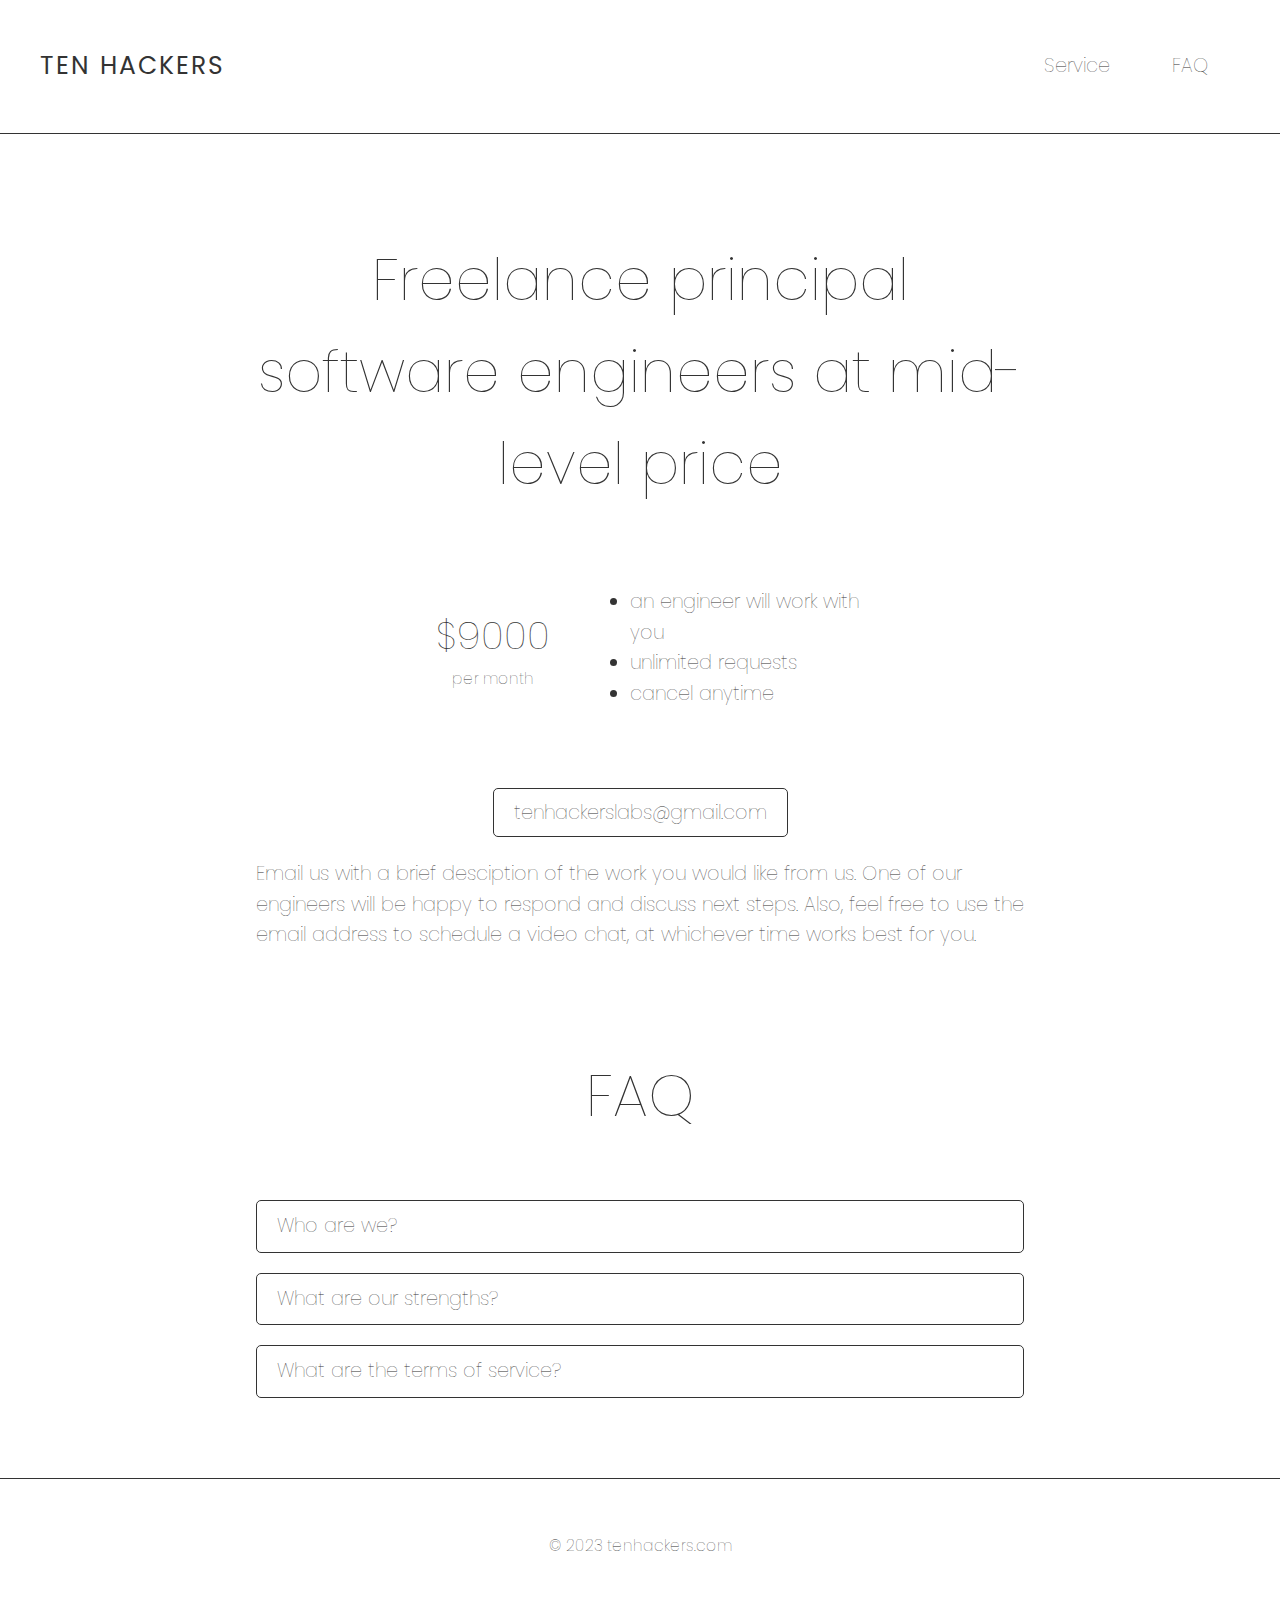
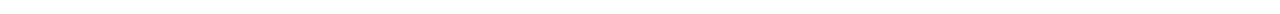
==== index.html @ c17adc45 "Update index.html" ====
<!DOCTYPE html>
<html lang="en">

  <head>
    <meta charset="UTF-8">
    <title>Ten Hackers</title>
    <link rel="icon" href="favicon.ico" type="image/x-icon">
    <link rel="shortcut icon" href="favicon.ico" type="image/x-icon">
    <link rel="stylesheet" href="https://fonts.googleapis.com/css2?family=Poppins:wght@300;400;500;700&display=swap">
    <meta name="viewport" content="width=device-width, initial-scale=1.0">

    <meta name="description" content="Ten Hackers: Hire freelance principal software engineers at mid-level price.">
    <meta name="keywords" content="principal software engineer, software engineer consultant, software engineer contractor, software engineer freelance, software development, code review, software consultation">
    <meta name="author" content="Ten Hackers">

    <meta property="og:type" content="website">
    <meta property="og:url" content="https://tenhackers.com">
    <meta property="og:title" content="Ten Hackers">
    <meta property="og:description" content="Ten Hackers: Freelance principal software engineers at mid-level price.">
    <meta property="og:image" content="https://tenhackers.com/logo.png">

    <style>
      body {
          font-family: 'Poppins', sans-serif;
          font-weight: 100;
          font-size: 1em;
          width: 100%;
          margin: 0;
          padding: 0;
          line-height: 1.6;
          background-color: #fff;
          color: #333;
      }

      @media only screen and (min-width: 768px) {
          body {
              font-size: 1.2em;
          }
      }

      header {
          padding: 40px;
          text-align: center;
          border-bottom: 0.5px solid #333;
      }

      header h1 {
          margin: 0;
          font-size: 1.3em;
          font-weight: 400;
          letter-spacing: 2px;
          text-transform: uppercase;

          a {
              text-decoration: none;
              color: #333;
          }
      }

      nav {
          margin-top: 20px;
          text-align: center;
      }

      nav a {
          text-decoration: none;
          color: #333;
          padding: 10px 20px;
          margin: 0 10px;
          border-radius: 5px;
          border: 1px solid #fff;
          transition: all 0.3s ease;
      }

      nav a:hover {
          border: 1px solid #333;
          background-color: #d5eeff;
      }


      @media only screen and (min-width: 768px) {
          header {
              text-align: left;
              display: flex;
              align-items: center;
              justify-content: space-between;
          }
          nav {
              margin-top: 0;
              display: flex;
          }
      }


      div#sections {
      }

      section {
          padding: 60px 0 0 0;
          width: 90%;
          margin-left: auto;
          margin-right: auto;
      }

      @media only screen and (min-width: 768px) {
          section {
              width: 60%;
          }
      }

      section#service {
          p#tagline {
              margin-top: 40px;
              text-align: center;
              font-size: 1.5em;
          }
          @media only screen and (min-width: 768px) {
              p#tagline {
                  font-size: 3em;
              }
          }

          div#plan {
              padding: 0 50px 50px 50px;

              #price {
                  font-size: 1.5em;
                  margin: 0;
                  padding: 0 40px;
                  text-align: center;
              }
              @media only screen and (min-width: 768px) {
                  #price {
                      font-size: 2em;
                  }
              }

              #recurrence {
                  margin: 0;
                  padding: 0;
                  font-size: 0.8em;
                  padding: 0 40px;
                  text-align: center;
              }
          }

          @media only screen and (min-width: 768px) {
              div#plan {
                  padding: 0 140px 50px 140px;
                  display: flex;
                  align-items: center;
                  justify-content: space-evenly;
              }
          }


          @media only screen and (min-width: 768px) {
              div#plan {
                  display: flex;
                  align-items: center;
              }
          }

          p#contact {
              text-align: center;
              margin-bottom: 30px;

              a {
                  text-decoration: none;
                  color: #333;
                  padding: 10px 20px;
                  margin: 0 10px;
                  border-radius: 5px;
                  border: 1px solid #333;
                  transition: all 0.3s ease;
              }

              a:hover {
                  background-color: #d5eeff;
              }
          }
      }

      section#faq {
          p#faq-title {
              margin-top: 20px;
              text-align: center;
              font-size: 1.5em;
          }
          @media only screen and (min-width: 768px) {
              p#faq-title {
                  font-size: 3em;
              }
          }

          summary {
              padding: 10px 20px;
              border-radius: 5px;
              border: 1px solid #333;
              list-type: none;
              display: flex;
              transition: all 0.3s ease;
          }
          summary:hover {
              background-color: #d5eeff;
              cursor: pointer;
          }

          details {
              margin-bottom: 20px;

              div {
                  margin: 20px;
              }
              @media only screen and (min-width: 768px) {
                  div {
                      font-size: 0.8em;
                  }
              }
          }
      }

      footer {
          padding: 40px;
          margin-top: 80px;
          border-top: 0.5px solid #333;
          font-size: 0.8em;
          text-align: center;
      }
    </style>
  </head>

  <body>
    <header>
      <h1><a href="#">Ten Hackers</a></h1>
      <nav>
        <a href="#service">Service</a>
        <a href="#faq">FAQ</a>
      </nav>
    </header>

    <div id="sections">

      <section id="service">
        <p id="tagline">Freelance principal software engineers at mid-level price</p>
        <div id="plan">
          <div>
            <p id="price">$9000</p>
            <p id="recurrence">per month</p>
          </div>
          <ul>
            <li>an engineer will work with you</li>
            <li>unlimited requests</li>
            <li>cancel anytime</li>
          </ul>
        </div>
        <p id="contact">
          <a href="mailto:tenhackerslabs@gmail.com">tenhackerslabs@gmail.com</a>
        </p>
        <p id="contact-info">
          Email us with a brief desciption of the work you would like from us. One of our engineers will be happy to respond and discuss next steps. Also, feel free to use the email address to schedule a video chat, at whichever time works best for you.
        </p>
      </section>

      <section id="faq">
        <p id="faq-title">FAQ</p>

        <details>
          <summary>Who are we?</summary>
          <div>We are a small group of self-employed software engineers based in the US, each with 15+ years of professional experience in enterprise software for various companies. We taught ourselves how to code as kids, and we love to solve problems, build & fix things, and just knock out code. We don't love sitting in meetings all day.</div>
        </details>

        <details>
          <summary>What are our strengths?</summary>
          <div>Most of our technical experience revolves around server-side and data architecture & engineering. Even though we don't have much experience in embedded systems, mobile development, and game development, we would invite the opportunity to work in those areas.</div>
        </details>

        <details>
          <summary>What are the terms of service?</summary>
          <div>The terms of service will be discussed on a case-by-case basis. Each team or project has different requirements.</div>
        </details>
      </section>

    </div>

    <footer>
      <p>&copy; 2023 tenhackers.com</p>
    </footer>
  </body>

</html>
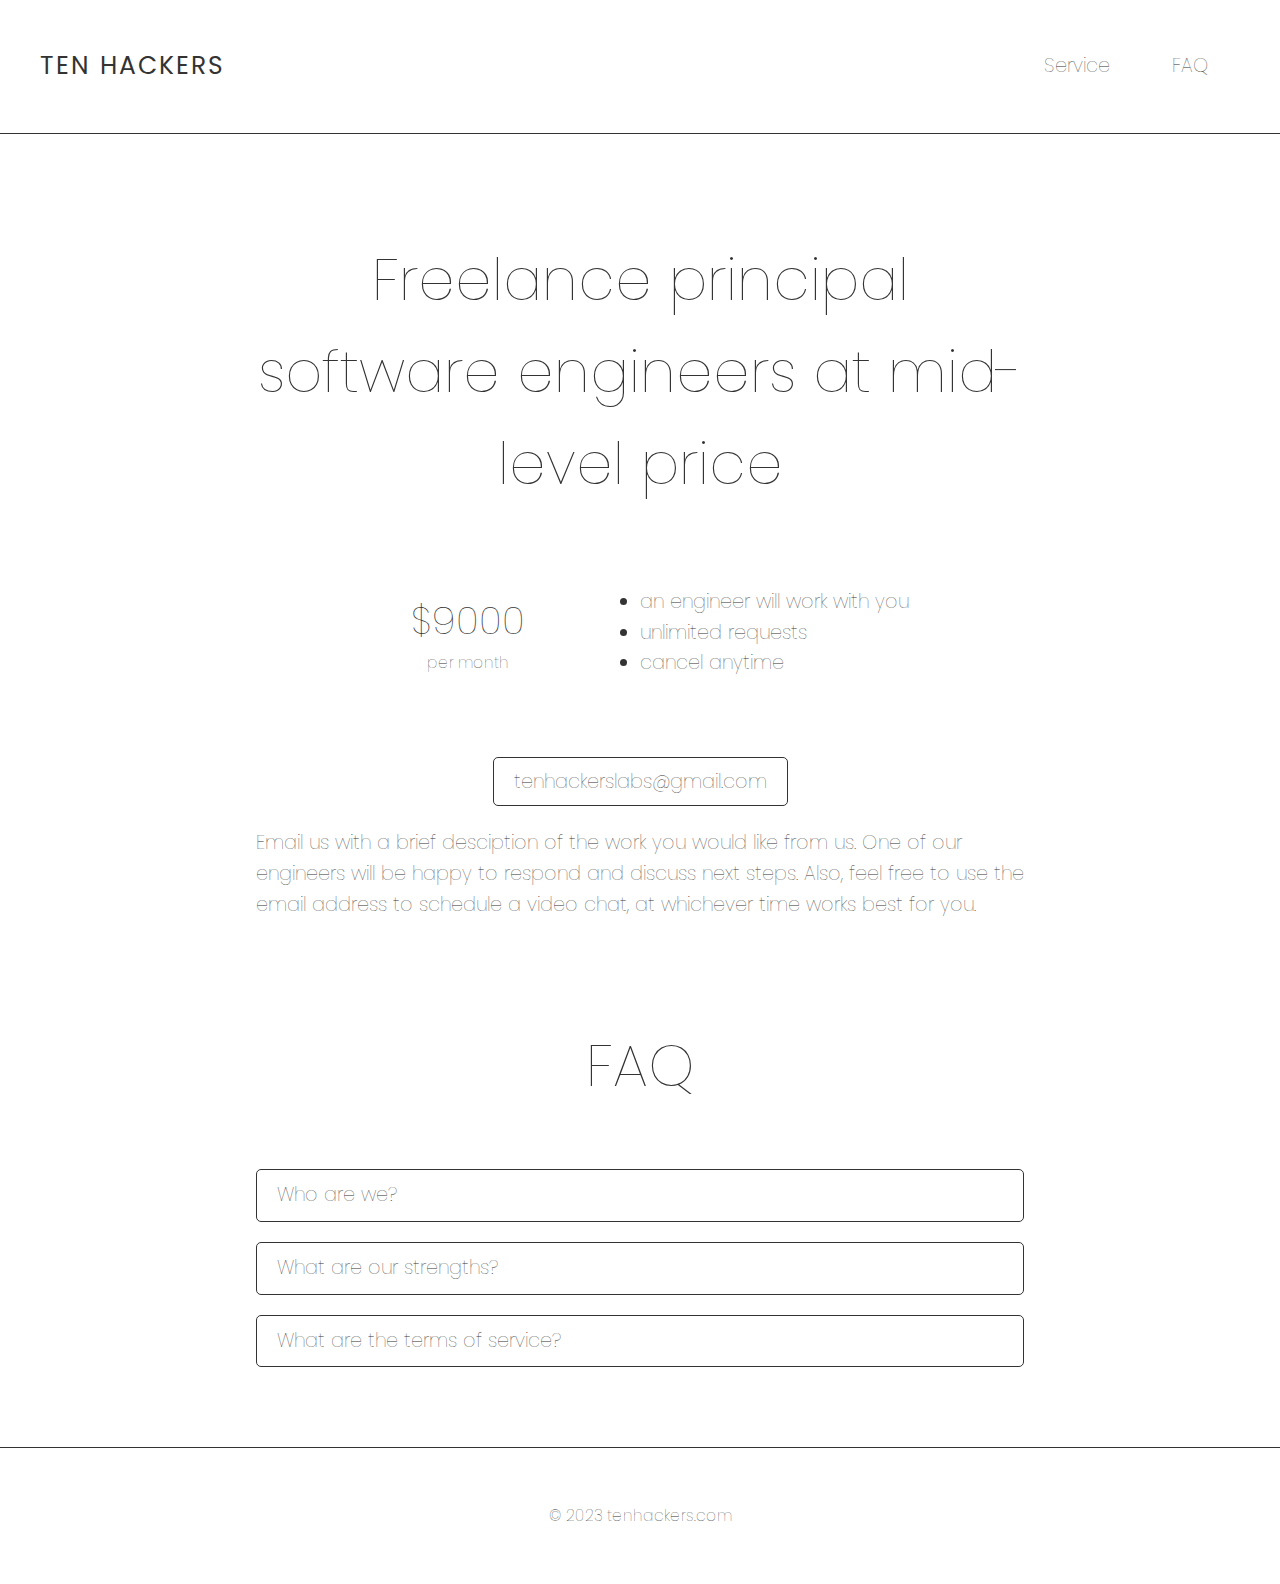
==== commit aac81bf5: "Update css" ====
--- a/index.html
+++ b/index.html
@@ -7,6 +7,8 @@
     <link rel="icon" href="favicon.ico" type="image/x-icon">
     <link rel="shortcut icon" href="favicon.ico" type="image/x-icon">
     <link rel="stylesheet" href="https://fonts.googleapis.com/css2?family=Poppins:wght@300;400;500;700&display=swap">
+    <link rel="stylesheet" href="style.css">
+    <link rel="stylesheet" href="style-wide.css">
     <meta name="viewport" content="width=device-width, initial-scale=1.0">
 
     <meta name="description" content="Ten Hackers: Hire freelance principal software engineers at mid-level price.">
@@ -18,216 +20,6 @@
     <meta property="og:title" content="Ten Hackers">
     <meta property="og:description" content="Ten Hackers: Freelance principal software engineers at mid-level price.">
     <meta property="og:image" content="https://tenhackers.com/logo.png">
-
-    <style>
-      body {
-          font-family: 'Poppins', sans-serif;
-          font-weight: 100;
-          font-size: 1em;
-          width: 100%;
-          margin: 0;
-          padding: 0;
-          line-height: 1.6;
-          background-color: #fff;
-          color: #333;
-      }
-
-      @media only screen and (min-width: 768px) {
-          body {
-              font-size: 1.2em;
-          }
-      }
-
-      header {
-          padding: 40px;
-          text-align: center;
-          border-bottom: 0.5px solid #333;
-      }
-
-      header h1 {
-          margin: 0;
-          font-size: 1.3em;
-          font-weight: 400;
-          letter-spacing: 2px;
-          text-transform: uppercase;
-
-          a {
-              text-decoration: none;
-              color: #333;
-          }
-      }
-
-      nav {
-          margin-top: 20px;
-          text-align: center;
-      }
-
-      nav a {
-          text-decoration: none;
-          color: #333;
-          padding: 10px 20px;
-          margin: 0 10px;
-          border-radius: 5px;
-          border: 1px solid #fff;
-          transition: all 0.3s ease;
-      }
-
-      nav a:hover {
-          border: 1px solid #333;
-          background-color: #d5eeff;
-      }
-
-
-      @media only screen and (min-width: 768px) {
-          header {
-              text-align: left;
-              display: flex;
-              align-items: center;
-              justify-content: space-between;
-          }
-          nav {
-              margin-top: 0;
-              display: flex;
-          }
-      }
-
-
-      div#sections {
-      }
-
-      section {
-          padding: 60px 0 0 0;
-          width: 90%;
-          margin-left: auto;
-          margin-right: auto;
-      }
-
-      @media only screen and (min-width: 768px) {
-          section {
-              width: 60%;
-          }
-      }
-
-      section#service {
-          p#tagline {
-              margin-top: 40px;
-              text-align: center;
-              font-size: 1.5em;
-          }
-          @media only screen and (min-width: 768px) {
-              p#tagline {
-                  font-size: 3em;
-              }
-          }
-
-          div#plan {
-              padding: 0 50px 50px 50px;
-
-              #price {
-                  font-size: 1.5em;
-                  margin: 0;
-                  padding: 0 40px;
-                  text-align: center;
-              }
-              @media only screen and (min-width: 768px) {
-                  #price {
-                      font-size: 2em;
-                  }
-              }
-
-              #recurrence {
-                  margin: 0;
-                  padding: 0;
-                  font-size: 0.8em;
-                  padding: 0 40px;
-                  text-align: center;
-              }
-          }
-
-          @media only screen and (min-width: 768px) {
-              div#plan {
-                  padding: 0 140px 50px 140px;
-                  display: flex;
-                  align-items: center;
-                  justify-content: space-evenly;
-              }
-          }
-
-
-          @media only screen and (min-width: 768px) {
-              div#plan {
-                  display: flex;
-                  align-items: center;
-              }
-          }
-
-          p#contact {
-              text-align: center;
-              margin-bottom: 30px;
-
-              a {
-                  text-decoration: none;
-                  color: #333;
-                  padding: 10px 20px;
-                  margin: 0 10px;
-                  border-radius: 5px;
-                  border: 1px solid #333;
-                  transition: all 0.3s ease;
-              }
-
-              a:hover {
-                  background-color: #d5eeff;
-              }
-          }
-      }
-
-      section#faq {
-          p#faq-title {
-              margin-top: 20px;
-              text-align: center;
-              font-size: 1.5em;
-          }
-          @media only screen and (min-width: 768px) {
-              p#faq-title {
-                  font-size: 3em;
-              }
-          }
-
-          summary {
-              padding: 10px 20px;
-              border-radius: 5px;
-              border: 1px solid #333;
-              list-type: none;
-              display: flex;
-              transition: all 0.3s ease;
-          }
-          summary:hover {
-              background-color: #d5eeff;
-              cursor: pointer;
-          }
-
-          details {
-              margin-bottom: 20px;
-
-              div {
-                  margin: 20px;
-              }
-              @media only screen and (min-width: 768px) {
-                  div {
-                      font-size: 0.8em;
-                  }
-              }
-          }
-      }
-
-      footer {
-          padding: 40px;
-          margin-top: 80px;
-          border-top: 0.5px solid #333;
-          font-size: 0.8em;
-          text-align: center;
-      }
-    </style>
   </head>
 
   <body>
--- a/style.css
+++ b/style.css
@@ -0,0 +1,143 @@
+body {
+    font-family: 'Poppins', sans-serif;
+    font-weight: 100;
+    font-size: 1em;
+    width: 100%;
+    margin: 0;
+    padding: 0;
+    line-height: 1.6;
+    background-color: #fff;
+    color: #333;
+}
+
+header {
+    padding: 40px;
+    text-align: center;
+    border-bottom: 0.5px solid #333;
+}
+
+header h1 {
+    margin: 0;
+    font-size: 1.3em;
+    font-weight: 400;
+    letter-spacing: 2px;
+    text-transform: uppercase;
+
+    a {
+        text-decoration: none;
+        color: #333;
+    }
+}
+
+nav {
+    margin-top: 20px;
+    text-align: center;
+}
+
+nav a {
+    text-decoration: none;
+    color: #333;
+    padding: 10px 20px;
+    margin: 0 10px;
+    border-radius: 5px;
+    border: 1px solid #fff;
+    transition: all 0.3s ease;
+}
+
+nav a:hover {
+    border: 1px solid #333;
+    background-color: #d5eeff;
+}
+
+div#sections {
+}
+
+section {
+    padding: 60px 0 0 0;
+    width: 90%;
+    margin-left: auto;
+    margin-right: auto;
+}
+
+section#service {
+    p#tagline {
+        margin-top: 40px;
+        text-align: center;
+        font-size: 1.5em;
+    }
+
+    div#plan {
+        padding: 0 50px 50px 50px;
+
+        #price {
+            font-size: 1.5em;
+            margin: 0;
+            padding: 0 40px;
+            text-align: center;
+        }
+
+        #recurrence {
+            margin: 0;
+            padding: 0;
+            font-size: 0.8em;
+            padding: 0 40px;
+            text-align: center;
+        }
+    }
+
+    p#contact {
+        text-align: center;
+        margin-bottom: 30px;
+
+        a {
+            text-decoration: none;
+            color: #333;
+            padding: 10px 20px;
+            margin: 0 10px;
+            border-radius: 5px;
+            border: 1px solid #333;
+            transition: all 0.3s ease;
+        }
+
+        a:hover {
+            background-color: #d5eeff;
+        }
+    }
+}
+
+section#faq {
+    p#faq-title {
+        margin-top: 20px;
+        text-align: center;
+        font-size: 1.5em;
+    }
+
+    summary {
+        padding: 10px 20px;
+        border-radius: 5px;
+        border: 1px solid #333;
+        list-type: none;
+        display: flex;
+        transition: all 0.3s ease;
+    }
+    summary:hover {
+        background-color: #d5eeff;
+        cursor: pointer;
+    }
+
+    details {
+        margin-bottom: 20px;
+
+        div {
+            margin: 20px;
+        }
+    }
+}
+
+footer {
+    padding: 40px;
+    margin-top: 80px;
+    border-top: 0.5px solid #333;
+    font-size: 0.8em;
+    text-align: center;
+}
--- a/style-wide.css
+++ b/style-wide.css
@@ -0,0 +1,62 @@
+@media only screen and (min-width: 801px) {
+    body {
+        font-size: 1.2em;
+    }
+
+    header {
+        text-align: left;
+        display: flex;
+        align-items: center;
+        justify-content: space-between;
+    }
+
+    nav {
+        margin-top: 0;
+        display: flex;
+    }
+
+    section {
+        width: 60%;
+    }
+
+    section#service {
+        p#tagline {
+            font-size: 2em;
+        }
+
+        div#plan {
+            padding: 0 80px 50px 80px;
+
+            #price {
+                font-size: 2em;
+            }
+        }
+    }
+
+    section#faq {
+        p#faq-title {
+            font-size: 3em;
+        }
+
+        details {
+            div {
+                font-size: 0.8em;
+            }
+        }
+    }
+}
+
+@media only screen and (min-width: 1024px) {
+    section#service {
+        p#tagline {
+            font-size: 3em;
+        }
+    }
+
+    div#plan {
+        padding: 0 140px 50px 140px;
+        display: flex;
+        align-items: center;
+        justify-content: space-evenly;
+    }
+}
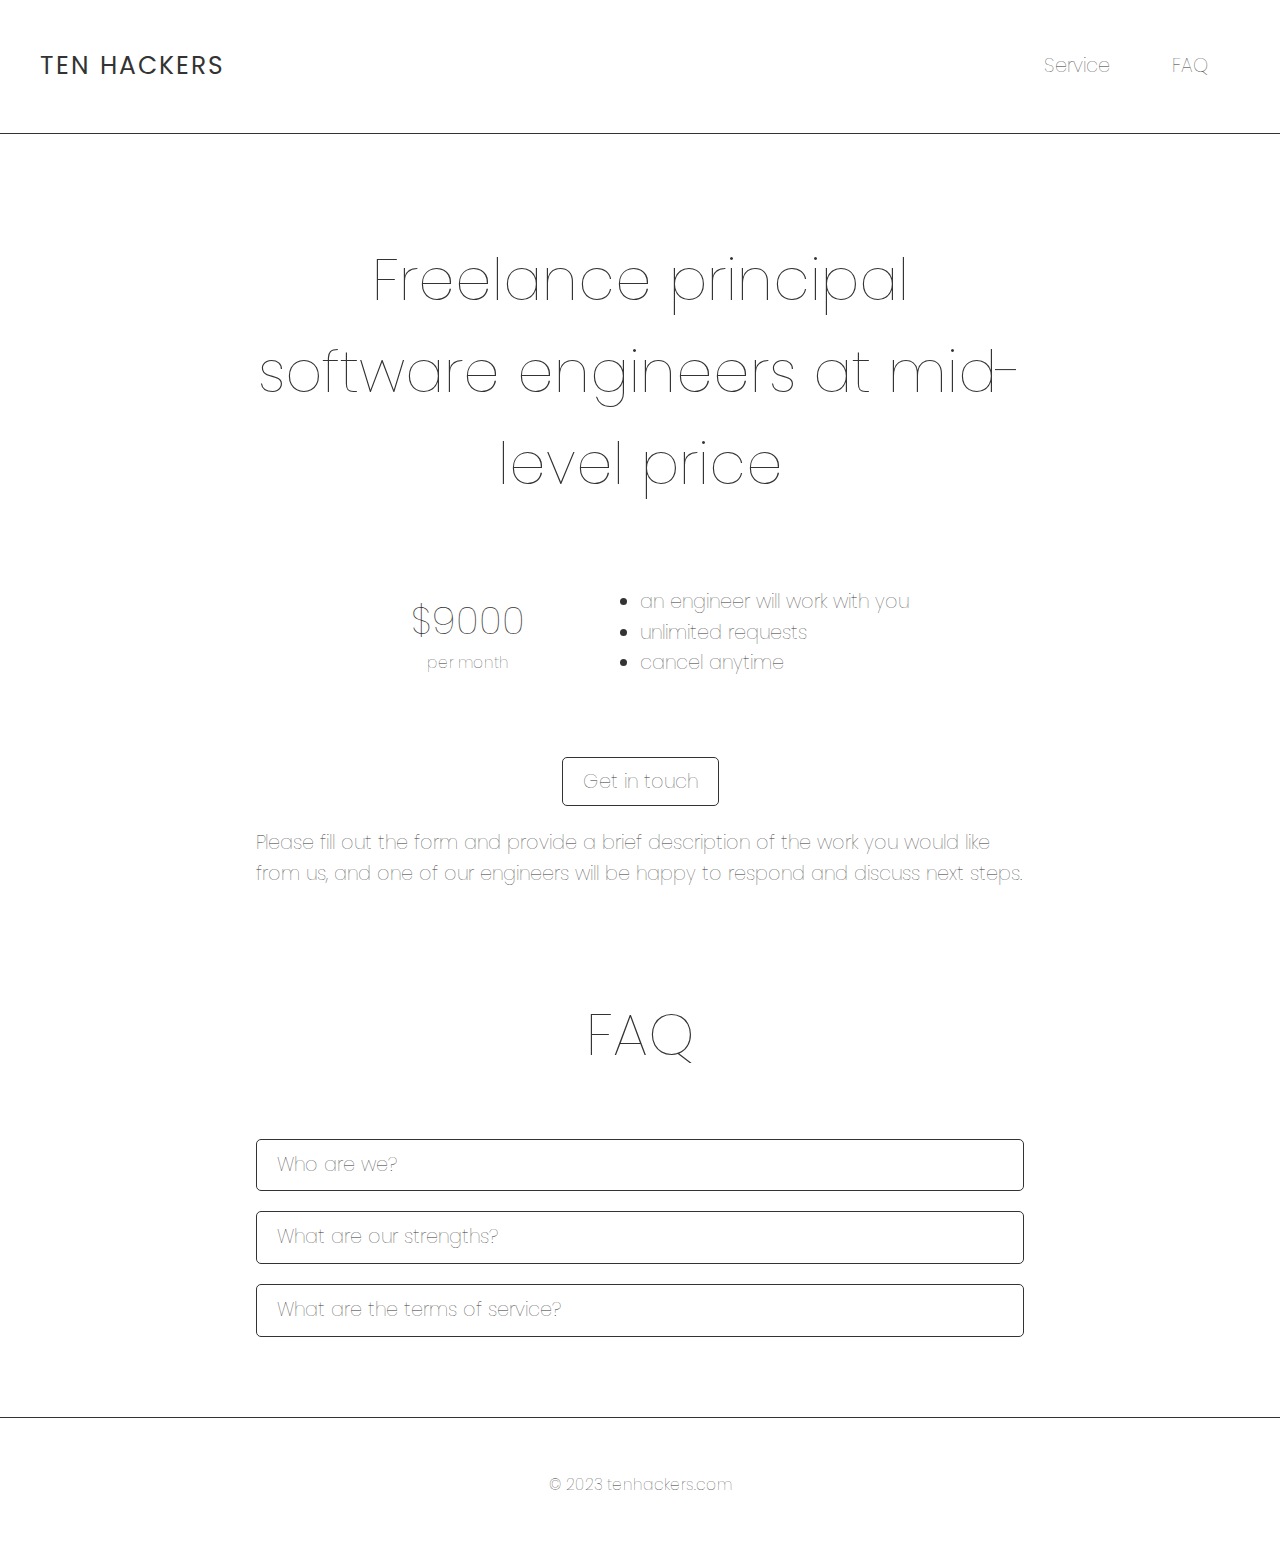
==== commit 690502d2: "Update index.html" ====
--- a/index.html
+++ b/index.html
@@ -47,10 +47,10 @@
           </ul>
         </div>
         <p id="contact">
-          <a href="mailto:tenhackerslabs@gmail.com">tenhackerslabs@gmail.com</a>
+          <a href="https://forms.gle/GEzRbkt44f65uN4r9" target="_blank">Get in touch</a>
         </p>
         <p id="contact-info">
-          Email us with a brief desciption of the work you would like from us. One of our engineers will be happy to respond and discuss next steps. Also, feel free to use the email address to schedule a video chat, at whichever time works best for you.
+          Please fill out the form and provide a brief description of the work you would like from us, and one of our engineers will be happy to respond and discuss next steps.
         </p>
       </section>
 
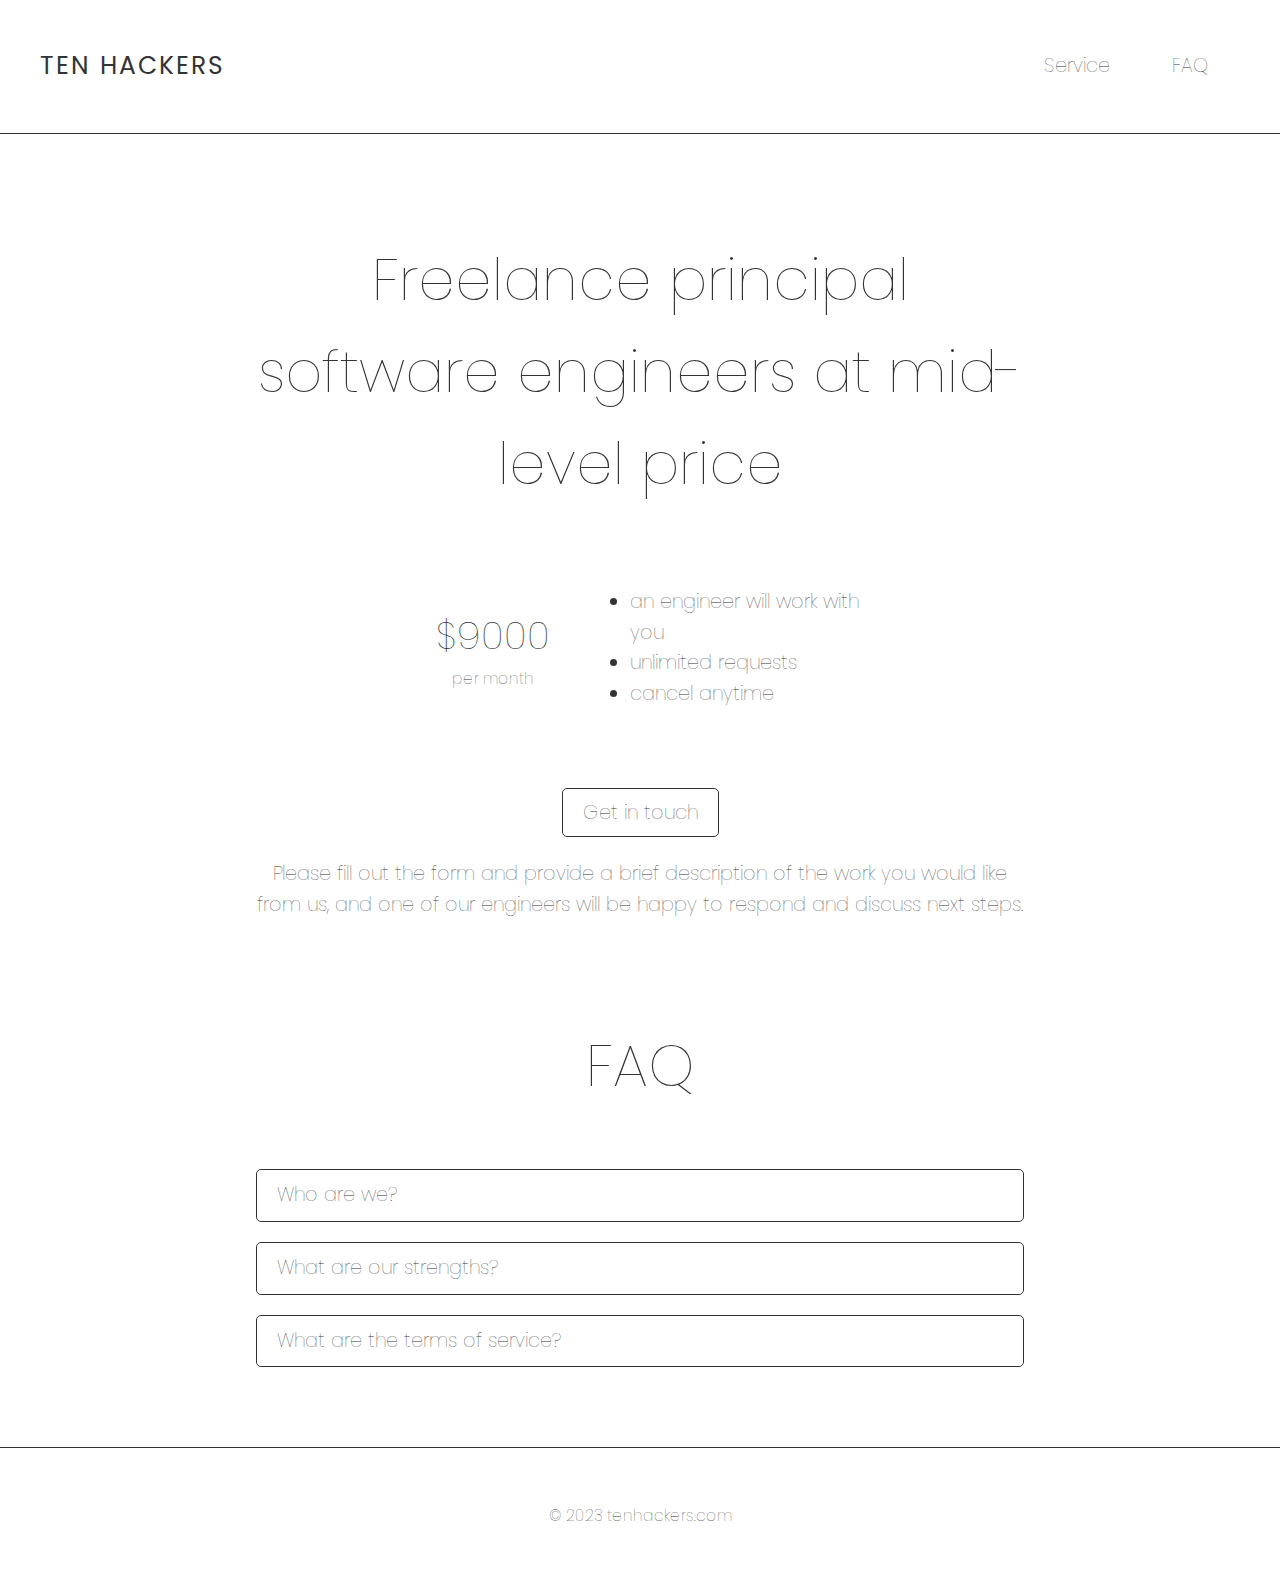
==== commit d374b5cb: "Testing" ====
--- a/index.html
+++ b/index.html
@@ -1,6 +1,5 @@
 <!DOCTYPE html>
 <html lang="en">
-
   <head>
     <meta charset="UTF-8">
     <title>Ten Hackers</title>
@@ -79,5 +78,4 @@
       <p>&copy; 2023 tenhackers.com</p>
     </footer>
   </body>
-
 </html>
--- a/style.css
+++ b/style.css
@@ -103,6 +103,10 @@
             background-color: #d5eeff;
         }
     }
+
+    p#contact-info {
+        text-align: center;
+    }
 }
 
 section#faq {
@@ -116,9 +120,12 @@
         padding: 10px 20px;
         border-radius: 5px;
         border: 1px solid #333;
-        list-type: none;
+        list-style-type: none;
         display: flex;
         transition: all 0.3s ease;
+    }
+    summary::-webkit-details-marker {
+        display: none;
     }
     summary:hover {
         background-color: #d5eeff;
--- a/style-wide.css
+++ b/style-wide.css
@@ -35,7 +35,7 @@
 
     section#faq {
         p#faq-title {
-            font-size: 3em;
+            font-size: 2em;
         }
 
         details {
@@ -51,12 +51,18 @@
         p#tagline {
             font-size: 3em;
         }
+
+        div#plan {
+            padding: 0 140px 50px 140px;
+            display: flex;
+            align-items: center;
+            justify-content: space-evenly;
+        }
     }
 
-    div#plan {
-        padding: 0 140px 50px 140px;
-        display: flex;
-        align-items: center;
-        justify-content: space-evenly;
+    section#faq {
+        p#faq-title {
+            font-size: 3em;
+        }
     }
 }
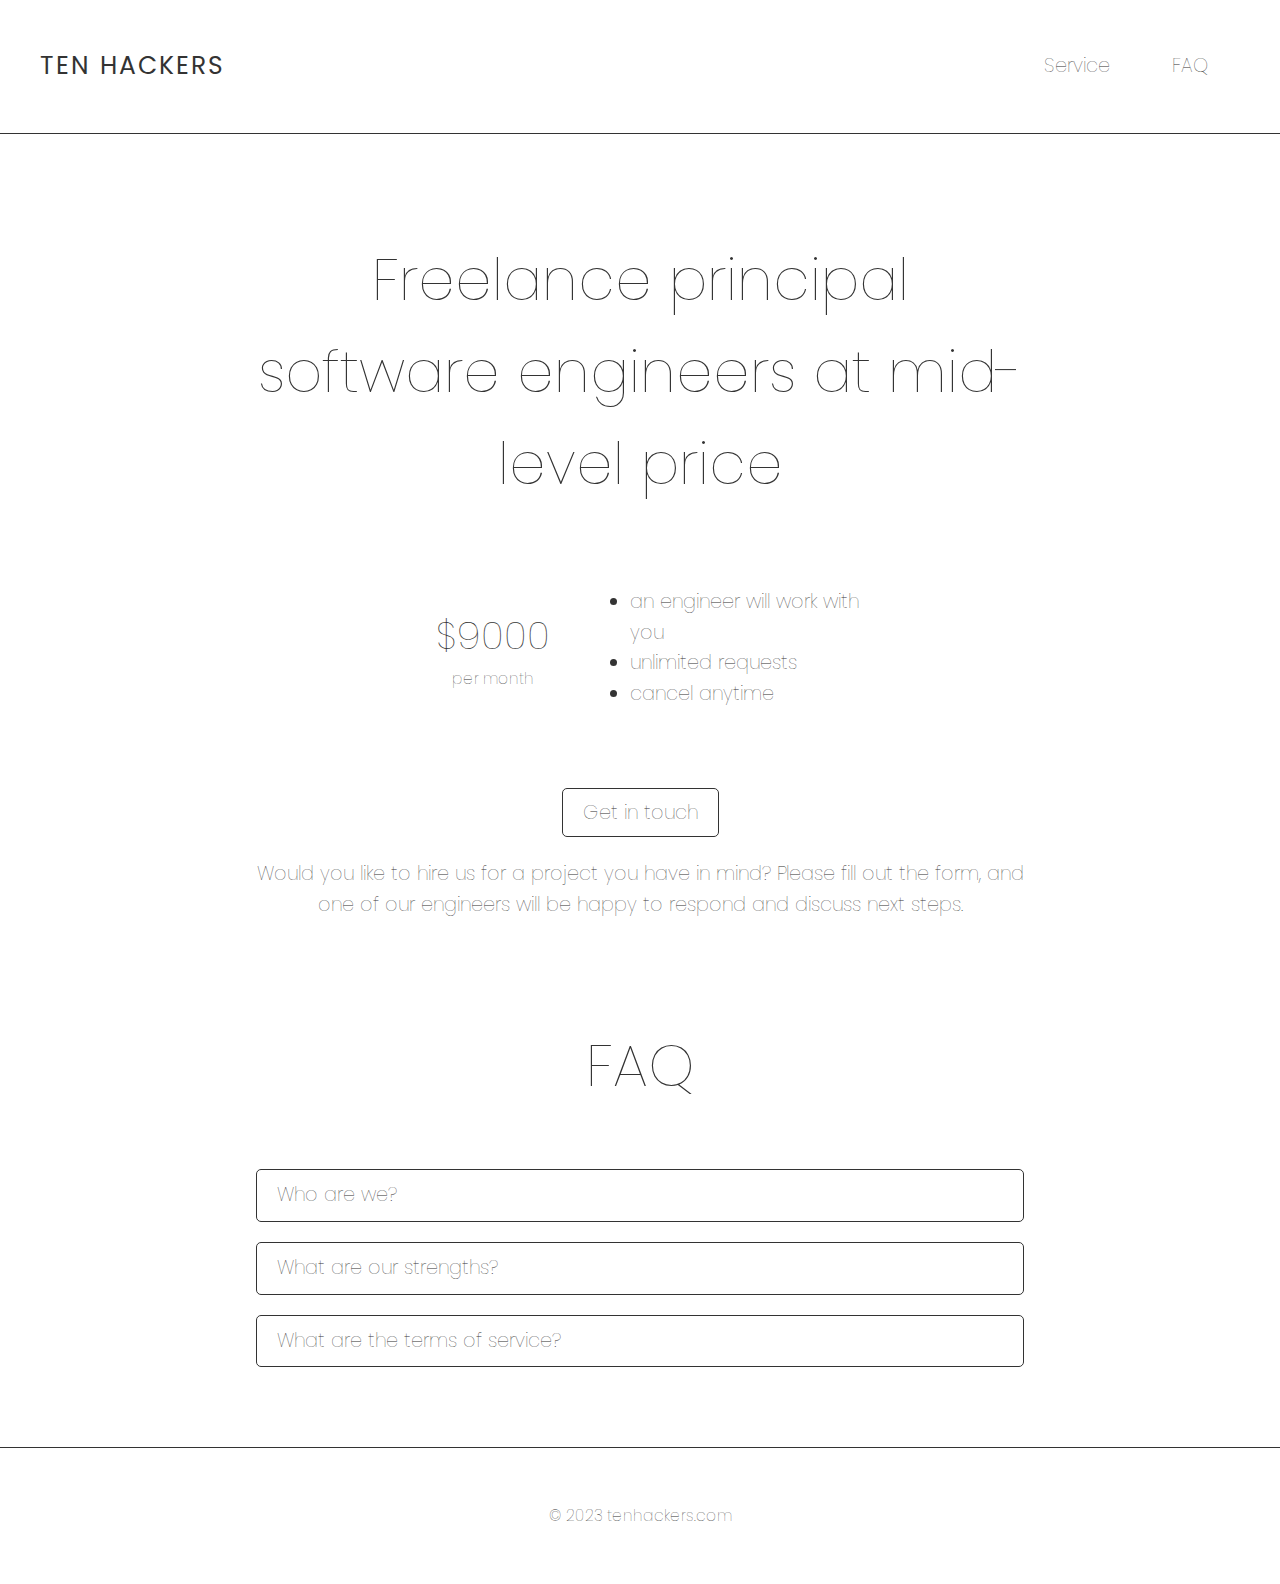
==== commit 9b440cee: "Update index.html" ====
--- a/index.html
+++ b/index.html
@@ -49,7 +49,7 @@
           <a href="https://forms.gle/GEzRbkt44f65uN4r9" target="_blank">Get in touch</a>
         </p>
         <p id="contact-info">
-          Please fill out the form and provide a brief description of the work you would like from us, and one of our engineers will be happy to respond and discuss next steps.
+          Would you like to hire us for a project you have in mind? Please fill out the form, and one of our engineers will be happy to respond and discuss next steps.
         </p>
       </section>
 
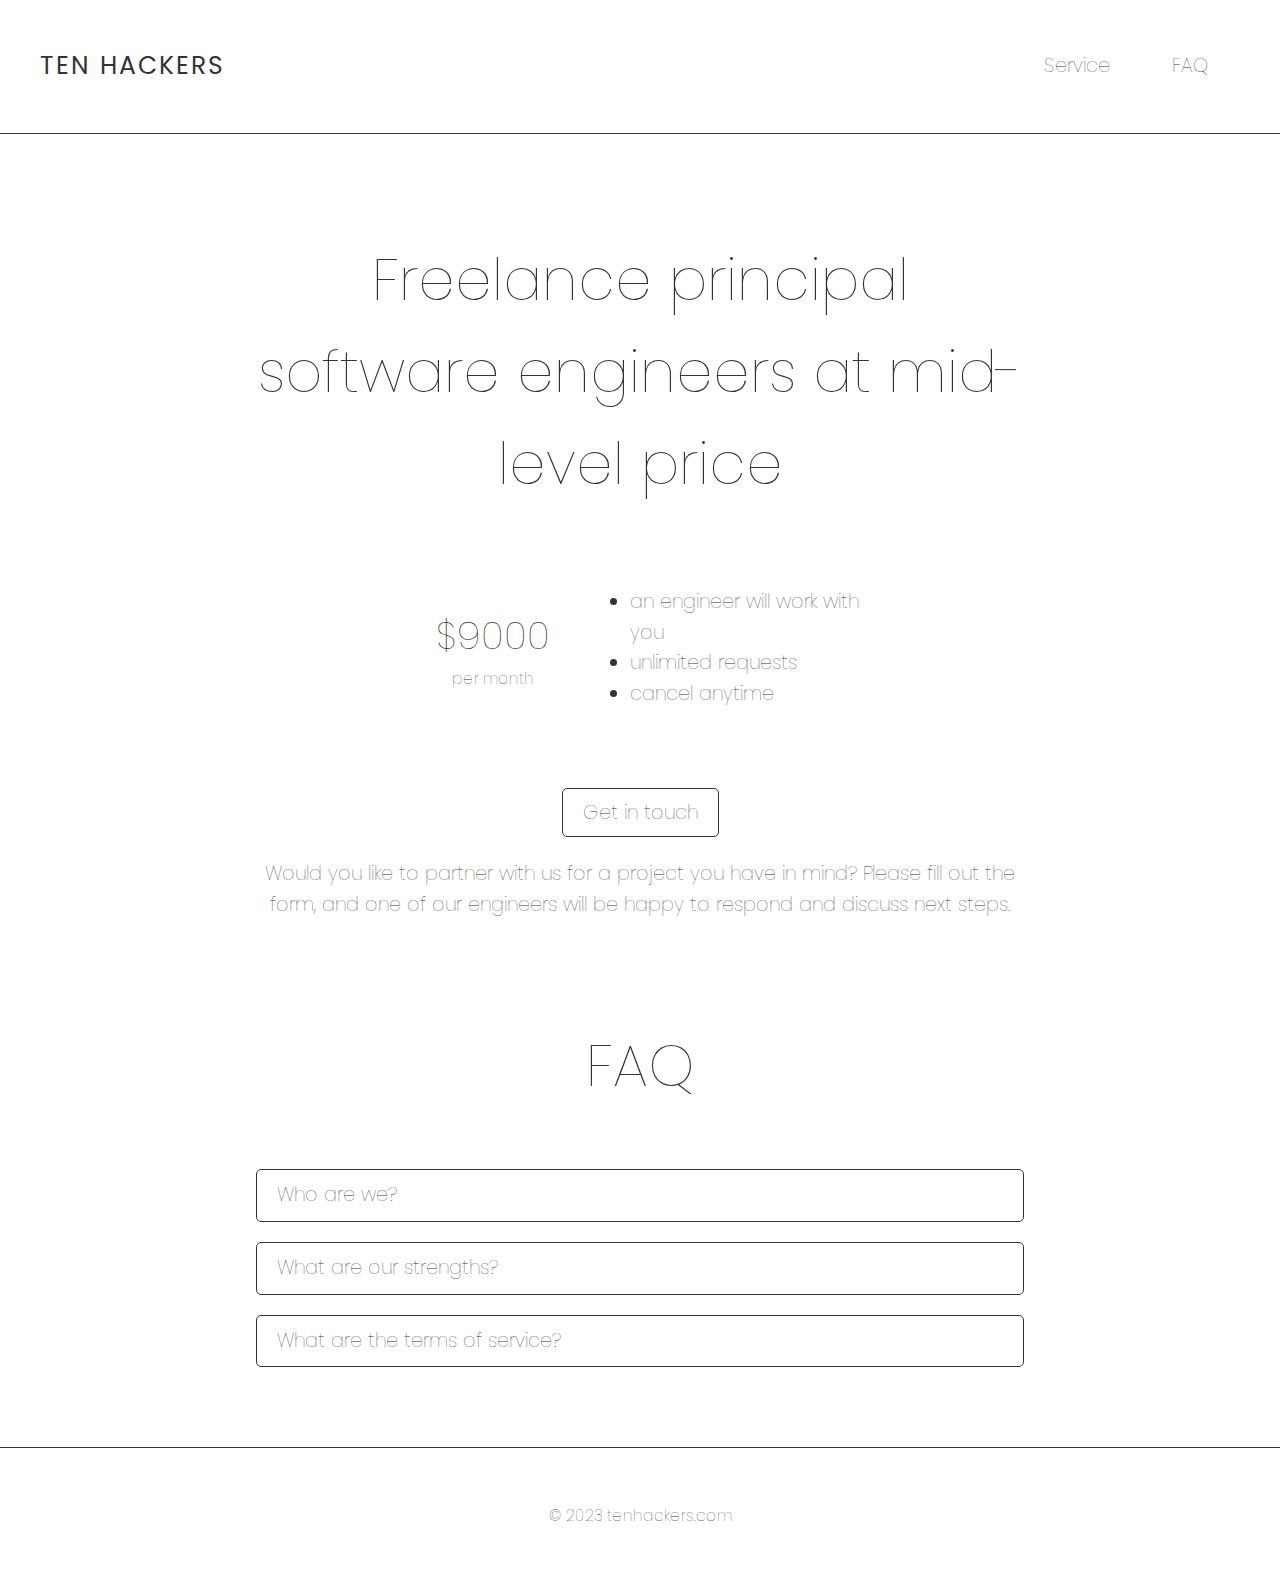
==== commit 087a682b: "Update index.html" ====
--- a/index.html
+++ b/index.html
@@ -49,7 +49,7 @@
           <a href="https://forms.gle/GEzRbkt44f65uN4r9" target="_blank">Get in touch</a>
         </p>
         <p id="contact-info">
-          Would you like to hire us for a project you have in mind? Please fill out the form, and one of our engineers will be happy to respond and discuss next steps.
+          Would you like to partner with us for a project you have in mind? Please fill out the form, and one of our engineers will be happy to respond and discuss next steps.
         </p>
       </section>
 
@@ -58,7 +58,7 @@
 
         <details>
           <summary>Who are we?</summary>
-          <div>We are a small group of self-employed software engineers based in the US, each with 15+ years of professional experience in enterprise software for various companies. We taught ourselves how to code as kids, and we love to solve problems, build & fix things, and just knock out code. We don't love sitting in meetings all day.</div>
+          <div>We are a small group of self-employed software engineers based in the US, each with 15+ years of professional experience in enterprise software for various companies. We taught ourselves how to code as kids, and we love to solve problems, build & fix things, and just knock out code.</div>
         </details>
 
         <details>
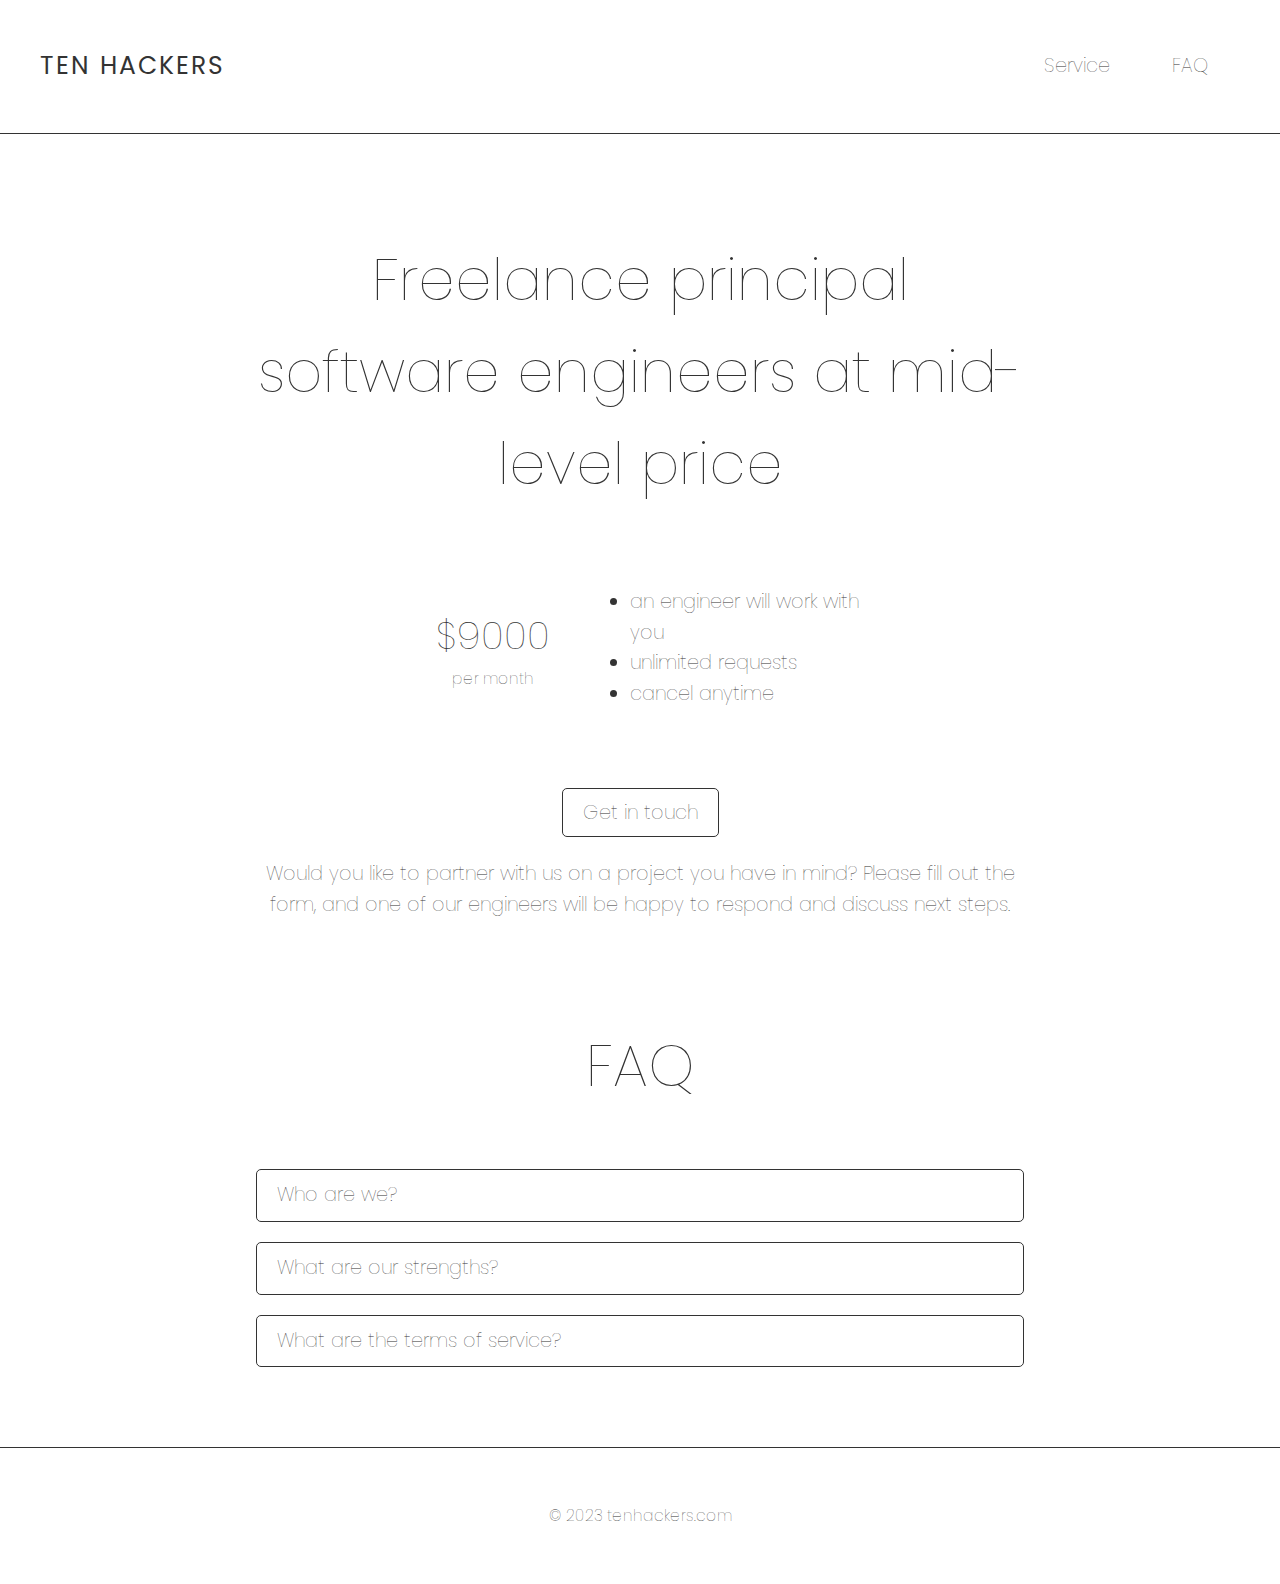
==== commit c45bd8a0: "Update index.html" ====
--- a/index.html
+++ b/index.html
@@ -49,7 +49,7 @@
           <a href="https://forms.gle/GEzRbkt44f65uN4r9" target="_blank">Get in touch</a>
         </p>
         <p id="contact-info">
-          Would you like to partner with us for a project you have in mind? Please fill out the form, and one of our engineers will be happy to respond and discuss next steps.
+          Would you like to partner with us on a project you have in mind? Please fill out the form, and one of our engineers will be happy to respond and discuss next steps.
         </p>
       </section>
 
